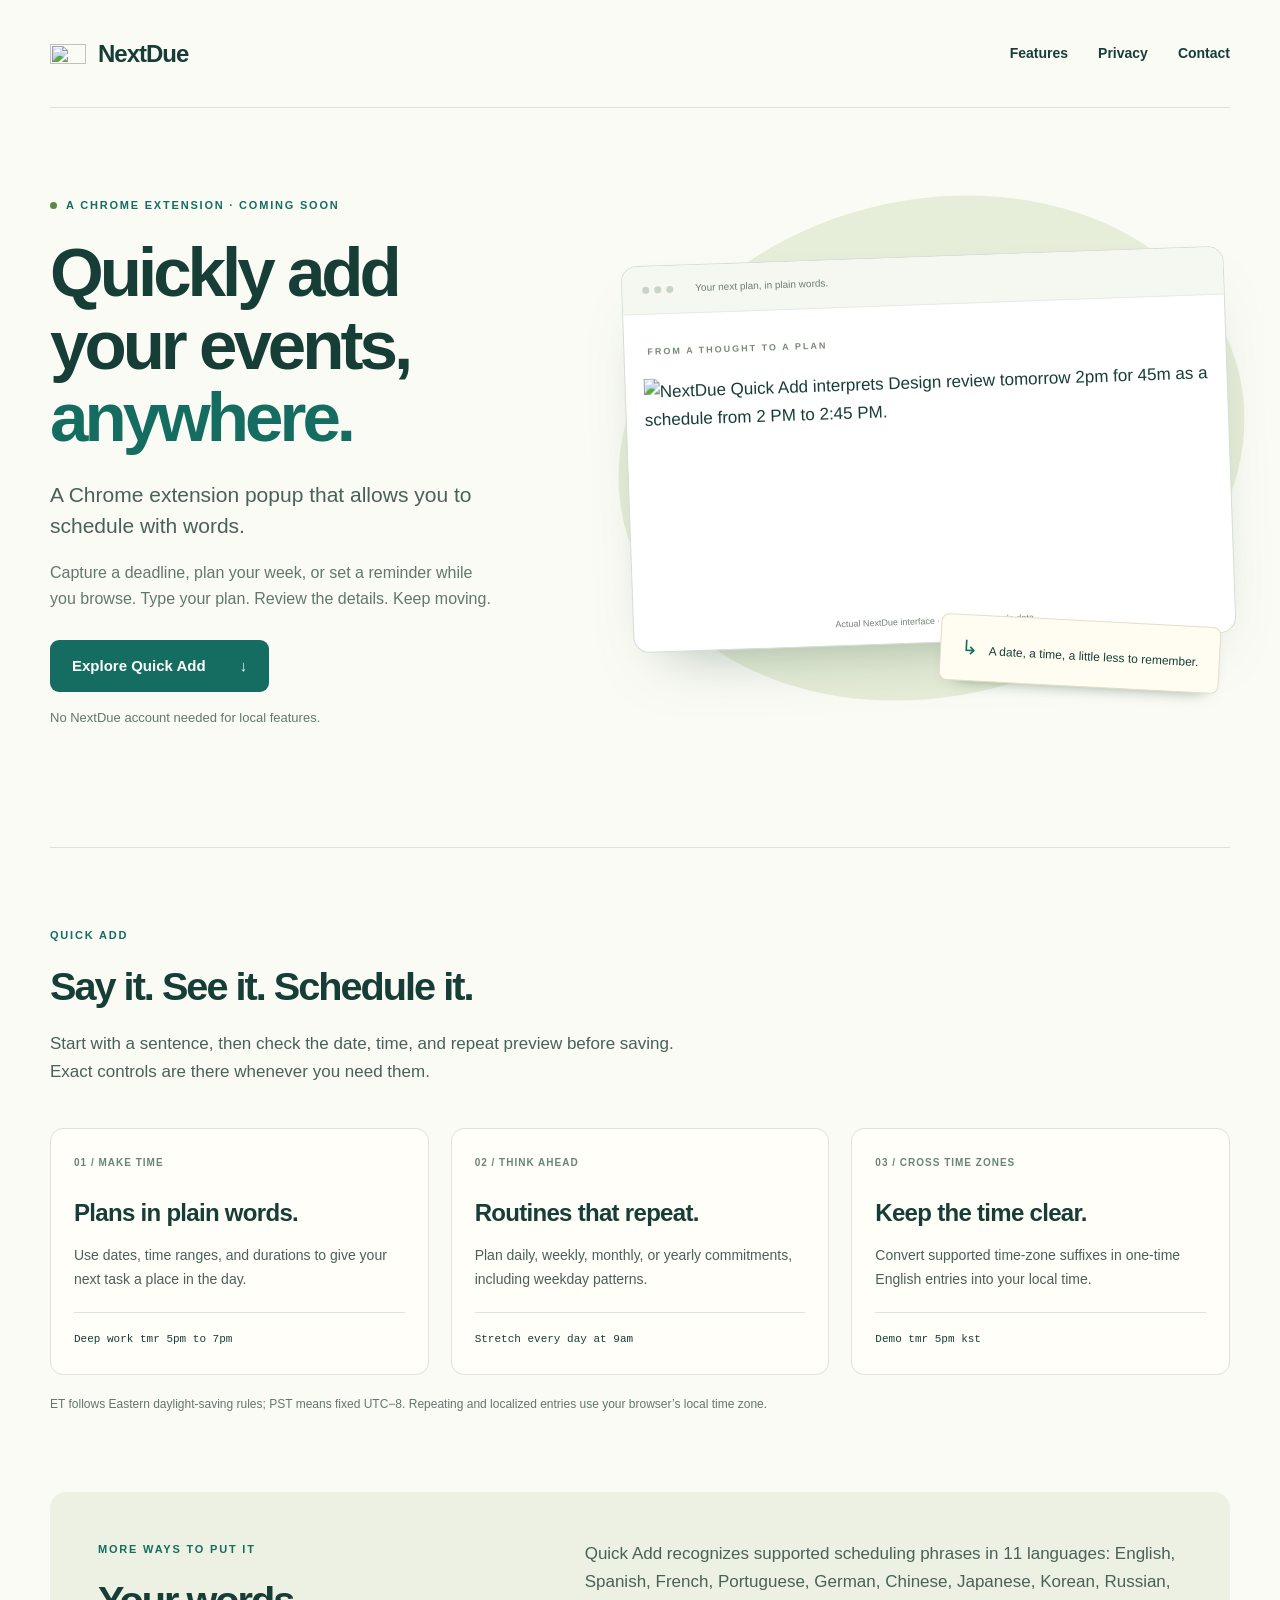
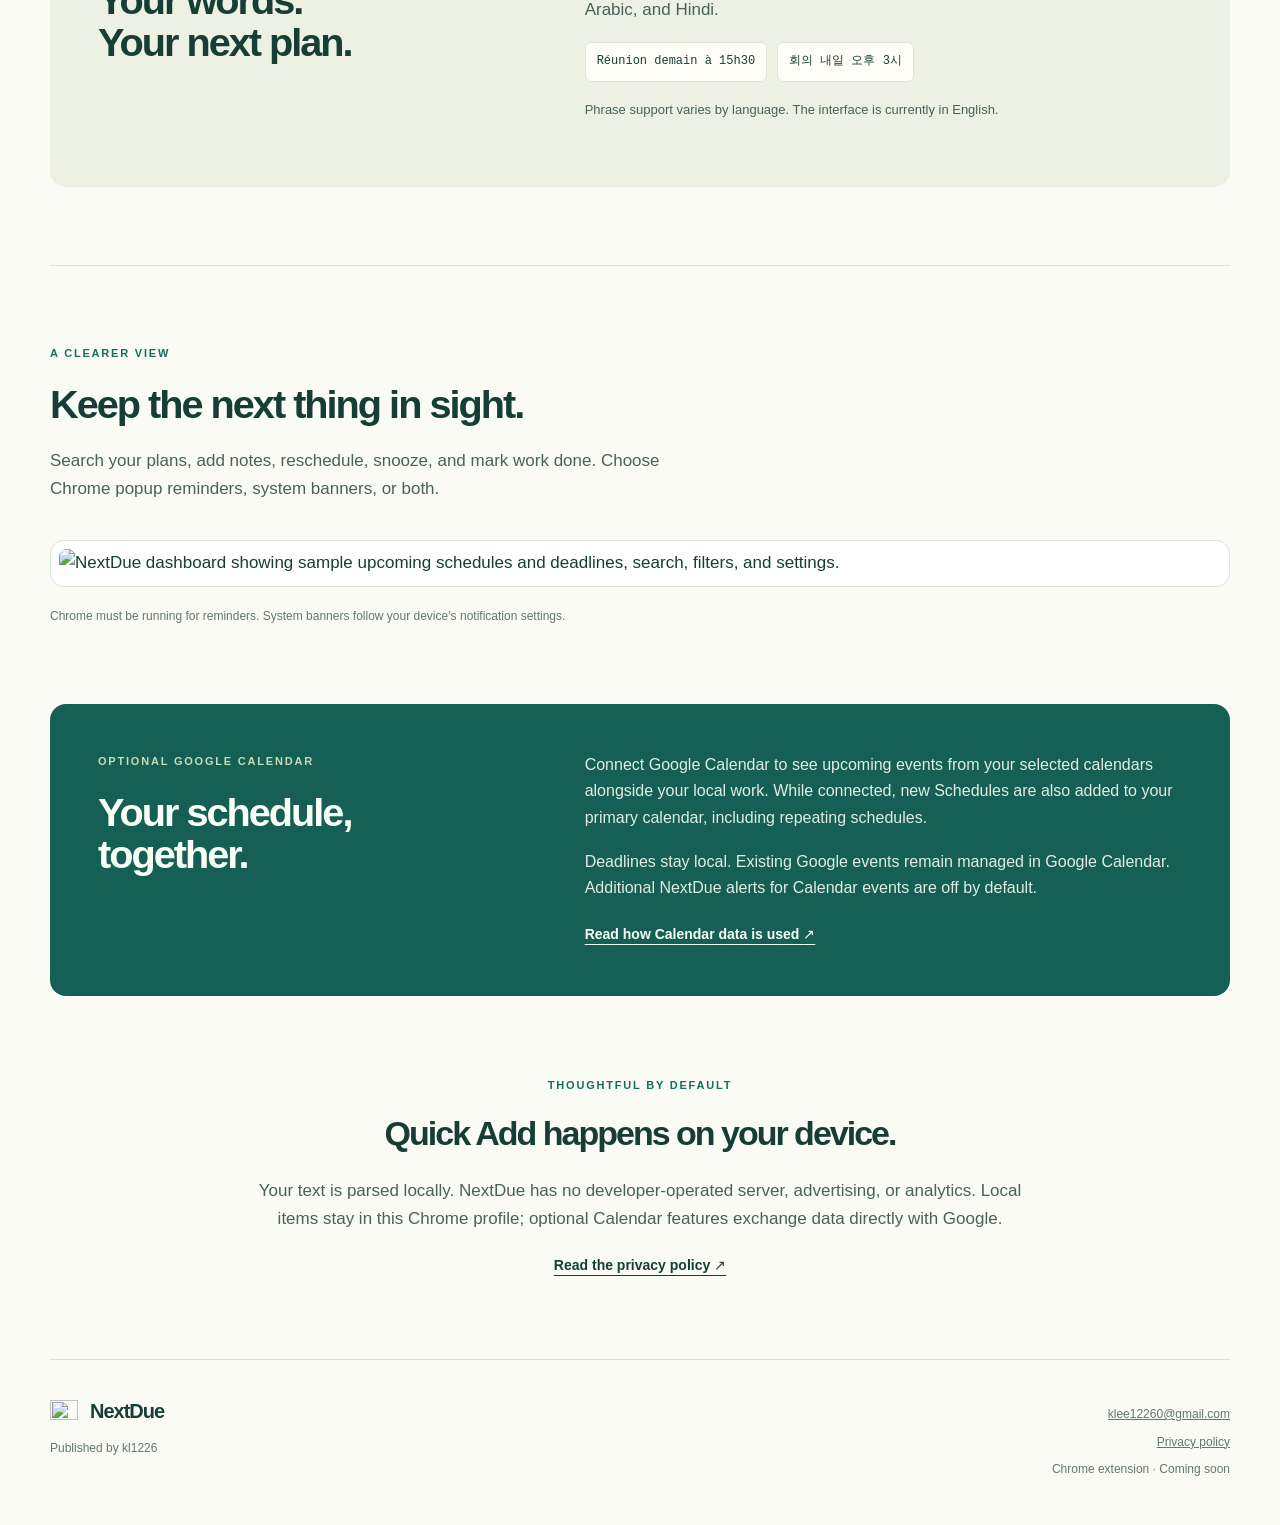
==== index.html @ 0af37ad2 "Add files via upload" ====
<!doctype html>
<html lang="en">
<head>
  <meta charset="utf-8">
  <meta name="viewport" content="width=device-width, initial-scale=1">
  <title>NextDue | Chrome Reminders &amp; Natural-Language Planning</title>
  <meta name="description" content="Add tasks and events in Chrome with natural-language Quick Add. Set reminders, repeat schedules, convert time zones, and connect Google Calendar with NextDue.">
  <meta name="theme-color" content="#145f55">
  <meta property="og:title" content="NextDue — Schedule with words">
  <meta property="og:description" content="Quickly add your events, anywhere. A Chrome extension for Quick Add, reminders, and optional Google Calendar.">
  <meta property="og:type" content="website">
  <meta property="og:url" content="https://kl1226.github.io/">
  <link rel="canonical" href="https://kl1226.github.io/">
  <link rel="icon" href="assets/icon.svg" type="image/svg+xml">
  <link rel="stylesheet" href="styles.css">
  <!-- Add the exact Google Search Console verification meta tag here when issued. -->
</head>
<body>
  <a class="skip" href="#main">Skip to content</a>
  <header class="site-header wrap">
    <a class="brand" href="./" aria-label="NextDue home"><img src="assets/icon.svg" width="36" height="36" alt="">NextDue</a>
    <nav aria-label="Main navigation"><a href="#features">Features</a><a href="privacy.html">Privacy</a><a href="mailto:klee12260@gmail.com">Contact</a></nav>
  </header>
  <main id="main">
    <section class="hero wrap">
      <div class="hero-copy">
        <p class="eyebrow"><span class="status-dot"></span> A CHROME EXTENSION · COMING SOON</p>
        <h1>Quickly add<br>your events,<br><em>anywhere.</em></h1>
        <p class="lead">A Chrome extension popup that allows you to schedule with words.</p>
        <p class="hero-description">Capture a deadline, plan your week, or set a reminder while you browse. Type your plan. Review the details. Keep moving.</p>
        <a class="button" href="#features">Explore Quick Add <span aria-hidden="true">↓</span></a>
        <p class="quiet">No NextDue account needed for local features.</p>
      </div>
      <div class="hero-art">
        <div class="orbit" aria-hidden="true"></div>
        <div class="window">
          <div class="window-bar"><div class="dots" aria-hidden="true"><i></i><i></i><i></i></div><span>Your next plan, in plain words.</span></div>
          <div class="window-content"><p class="small-label">FROM A THOUGHT TO A PLAN</p><img class="composer" src="assets/quick-add.png" width="1144" height="460" alt="NextDue Quick Add interprets Design review tomorrow 2pm for 45m as a schedule from 2 PM to 2:45 PM."><p class="image-note">Actual NextDue interface · illustrative sample data</p></div>
        </div>
        <div class="floating-note"><span aria-hidden="true">↳</span> A date, a time, a little less to remember.</div>
      </div>
    </section>
    <section id="features" class="features wrap">
      <div class="section-intro"><p class="eyebrow">QUICK ADD</p><h2>Say it. See it. Schedule it.</h2><p>Start with a sentence, then check the date, time, and repeat preview before saving. Exact controls are there whenever you need them.</p></div>
      <div class="feature-grid">
        <article><span class="feature-number">01 / MAKE TIME</span><h3>Plans in plain words.</h3><p>Use dates, time ranges, and durations to give your next task a place in the day.</p><code>Deep work tmr 5pm to 7pm</code></article>
        <article><span class="feature-number">02 / THINK AHEAD</span><h3>Routines that repeat.</h3><p>Plan daily, weekly, monthly, or yearly commitments, including weekday patterns.</p><code>Stretch every day at 9am</code></article>
        <article><span class="feature-number">03 / CROSS TIME ZONES</span><h3>Keep the time clear.</h3><p>Convert supported time-zone suffixes in one-time English entries into your local time.</p><code>Demo tmr 5pm kst</code></article>
      </div>
      <p class="feature-note">ET follows Eastern daylight-saving rules; PST means fixed UTC−8. Repeating and localized entries use your browser’s local time zone.</p>
    </section>
    <section class="language-band wrap"><div><p class="eyebrow">MORE WAYS TO PUT IT</p><h2>Your words.<br>Your next plan.</h2></div><div><p>Quick Add recognizes supported scheduling phrases in 11 languages: English, Spanish, French, Portuguese, German, Chinese, Japanese, Korean, Russian, Arabic, and Hindi.</p><div class="phrase-row"><code lang="fr">Réunion demain à 15h30</code><code lang="ko">회의 내일 오후 3시</code></div><p class="quiet">Phrase support varies by language. The interface is currently in English.</p></div></section>
    <section class="dashboard-section wrap"><div class="section-intro"><p class="eyebrow">A CLEARER VIEW</p><h2>Keep the next thing in sight.</h2><p>Search your plans, add notes, reschedule, snooze, and mark work done. Choose Chrome popup reminders, system banners, or both.</p></div><div class="dashboard-frame"><img src="assets/dashboard.png" alt="NextDue dashboard showing sample upcoming schedules and deadlines, search, filters, and settings." loading="lazy"></div><p class="feature-note">Chrome must be running for reminders. System banners follow your device’s notification settings.</p></section>
    <section class="calendar-section wrap"><div><p class="eyebrow">OPTIONAL GOOGLE CALENDAR</p><h2>Your schedule,<br>together.</h2></div><div><p>Connect Google Calendar to see upcoming events from your selected calendars alongside your local work. While connected, new Schedules are also added to your primary calendar, including repeating schedules.</p><p>Deadlines stay local. Existing Google events remain managed in Google Calendar. Additional NextDue alerts for Calendar events are off by default.</p><a class="text-link" href="privacy.html#optional-google-calendar-connection">Read how Calendar data is used <span aria-hidden="true">↗</span></a></div></section>
    <section class="privacy-summary wrap"><p class="eyebrow">THOUGHTFUL BY DEFAULT</p><h2>Quick Add happens on your device.</h2><p>Your text is parsed locally. NextDue has no developer-operated server, advertising, or analytics. Local items stay in this Chrome profile; optional Calendar features exchange data directly with Google.</p><a class="text-link" href="privacy.html">Read the privacy policy <span aria-hidden="true">↗</span></a></section>
  </main>
  <footer class="site-footer wrap"><div><a class="brand" href="./"><img src="assets/icon.svg" width="28" height="28" alt="">NextDue</a><p>Published by kl1226</p></div><div><a href="mailto:klee12260@gmail.com">klee12260@gmail.com</a><a href="privacy.html">Privacy policy</a><span>Chrome extension · Coming soon</span></div></footer>
</body>
</html>
---- styles.css ----
:root{color-scheme:light;--ink:#163e36;--body:#496159;--teal:#146d60;--paper:#fafbf5;--line:#dbe4d8;--muted:#63776e;font-family:Inter,-apple-system,BlinkMacSystemFont,"Segoe UI",sans-serif;font-synthesis:none}*{box-sizing:border-box}html{scroll-behavior:smooth;scroll-padding-top:30px}body{margin:0;background:var(--paper);color:var(--ink);font-size:17px;line-height:1.65}a{color:inherit}button,a{-webkit-tap-highlight-color:transparent}a:focus-visible{outline:3px solid #d0773c;outline-offset:5px}img{max-width:100%;display:block;height:auto}.wrap{width:min(1180px,calc(100% - 64px));margin-inline:auto}.skip{position:absolute;left:12px;top:-100px;background:white;padding:12px;z-index:10}.skip:focus{top:12px}.site-header{height:108px;display:flex;align-items:center;justify-content:space-between;border-bottom:1px solid var(--line)}.brand{display:inline-flex;align-items:center;gap:12px;font-size:24px;font-weight:750;letter-spacing:-1px;text-decoration:none}.site-header nav{display:flex;gap:30px;font-size:14px;font-weight:600}.site-header nav a{text-decoration:none}.site-header nav a:hover,.text-link:hover{text-decoration:underline;text-underline-offset:5px}.hero{display:grid;grid-template-columns:1fr 1.12fr;gap:38px;align-items:center;padding-block:88px 100px}.eyebrow{font-size:11px;letter-spacing:1.8px;font-weight:750;margin:0 0 22px;color:var(--teal);display:flex;align-items:center;gap:9px}.status-dot{width:7px;height:7px;border-radius:50%;background:#588c44;flex:none}h1,h2,h3{line-height:1.05;margin:0;font-weight:650;letter-spacing:-2px}h1{font-size:clamp(48px,5.4vw,76px);letter-spacing:-4px}h1 em{font-style:normal;color:var(--teal)}h2{font-size:clamp(30px,3.1vw,44px)}h3{font-size:24px;letter-spacing:-.7px;line-height:1.2}p{margin:0 0 18px}.lead{font-size:21px;line-height:1.5;max-width:430px;margin-top:25px;color:var(--body)}.hero-description{color:var(--muted);max-width:450px;font-size:16px}.button{display:inline-flex;align-items:center;gap:34px;background:var(--teal);color:white;text-decoration:none;padding:14px 22px;border-radius:9px;font-size:15px;font-weight:650;margin-block:9px 15px}.button:hover{background:#0c544b}.quiet{color:var(--muted);font-size:13px}.hero-art{position:relative;padding-bottom:45px}.orbit{position:absolute;width:105%;height:115%;background:#e6edd8;border-radius:50%;left:-2%;top:-13%;z-index:-1;transform:rotate(-14deg)}.window{background:#fff;border:1px solid #d5ded5;border-radius:16px;box-shadow:0 30px 60px -35px #42644c80;overflow:hidden;transform:rotate(-2deg)}.window-bar{display:flex;align-items:center;gap:22px;border-bottom:1px solid #e7eae5;background:#f5f7f1;padding:15px 20px;font-size:10px;color:#6e7f72}.dots{display:flex;gap:5px}.dots i{width:7px;height:7px;border-radius:50%;background:#c8d5c4}.window-content{padding:30px 18px 13px}.small-label{font-size:9px;letter-spacing:2px;font-weight:700;color:#788979;margin:0 0 20px 5px}.composer{width:100%}.image-note{font-size:9px;color:#748175;text-align:center;margin:17px 0 0}.floating-note{position:absolute;right:10px;bottom:0;padding:16px 20px;background:#fffdf2;border:1px solid #e2dfc6;border-radius:8px;font-size:12px;transform:rotate(3deg);box-shadow:0 9px 18px -15px #45634a}.floating-note span{margin-right:8px;color:var(--teal);font-size:20px}.features,.dashboard-section{padding-block:78px;border-top:1px solid var(--line)}.section-intro{max-width:640px}.section-intro p:last-child{color:var(--body);margin-top:22px}.feature-grid{display:grid;grid-template-columns:repeat(3,minmax(0,1fr));gap:22px;margin-top:42px}.feature-grid article{border:1px solid var(--line);padding:26px 23px;border-radius:13px;background:#fffef9}.feature-number{font-size:10px;letter-spacing:1px;color:#688579;font-weight:700;display:block;margin-bottom:28px}.feature-grid p{font-size:14px;line-height:1.7;color:var(--body);margin:16px 0 20px}.feature-grid code{display:block;border-top:1px solid var(--line);padding-top:17px;font-size:11px;white-space:normal}.feature-note{font-size:12px;line-height:1.7;color:var(--muted);margin:19px 0 0}.language-band{display:grid;grid-template-columns:1fr 1.4fr;gap:60px;padding:48px;background:#edf1e3;border-radius:16px;margin-bottom:78px}.language-band p:not(.eyebrow){color:var(--body)}.phrase-row{display:flex;gap:10px;flex-wrap:wrap;margin-bottom:17px}.phrase-row code{font-size:12px;padding:9px 11px;background:#fffdf7;border:1px solid #dce5d3;border-radius:6px}.dashboard-frame{margin-top:37px;border:1px solid var(--line);padding:8px;background:white;border-radius:14px;overflow:hidden;box-shadow:0 24px 60px -50px #173f30}.dashboard-frame img{border-radius:7px;width:100%}.calendar-section{display:grid;grid-template-columns:1fr 1.4fr;gap:60px;padding:48px;border-radius:16px;background:#165f54;color:#f9fff7;margin-bottom:80px}.calendar-section .eyebrow{color:#c7dbb5}.calendar-section p:not(.eyebrow){font-size:16px;color:#e1eee1}.text-link{font-weight:650;font-size:14px;text-underline-offset:5px}.privacy-summary{max-width:850px;text-align:center;padding:0 40px 80px}.privacy-summary .eyebrow{justify-content:center}.privacy-summary h2{font-size:34px}.privacy-summary p:not(.eyebrow){color:var(--body);margin-top:25px}.site-footer{display:flex;justify-content:space-between;gap:20px;border-top:1px solid var(--line);padding-block:35px 45px}.site-footer .brand{font-size:20px}.site-footer p,.site-footer>div:last-child{font-size:12px;color:var(--muted);margin:10px 0 0}.site-footer>div:last-child{display:flex;align-items:flex-end;flex-direction:column;gap:8px}.policy{max-width:780px;padding-block:65px 80px}.policy h1{font-size:52px;letter-spacing:-2px;margin-bottom:24px}.policy h2{font-size:26px;letter-spacing:-.6px;line-height:1.3;margin:44px 0 18px;scroll-margin-top:30px}.policy p,.policy li{color:var(--body);font-size:16px;line-height:1.8}.policy ul{padding-left:24px}.policy li{padding-left:5px;margin-bottom:12px}.policy a{color:var(--teal);text-underline-offset:3px;overflow-wrap:anywhere}.policy .metadata{border:1px solid var(--line);background:#edf1e3;padding:18px 22px;border-radius:10px;margin-bottom:30px}.policy .metadata p{margin:0}.policy strong{color:var(--ink)}@media(max-width:950px){.hero{grid-template-columns:1fr 1fr;gap:30px}h1{font-size:58px}.feature-grid{gap:12px}.feature-grid article{padding:22px 16px}.feature-grid code{font-size:10px}.language-band,.calendar-section{gap:35px;padding:35px}}@media(max-width:700px){.wrap{width:calc(100% - 36px)}.site-header{height:85px}.brand{font-size:22px}.site-header nav{gap:16px;font-size:12px}.site-header nav a:first-child{display:none}.hero{grid-template-columns:1fr;padding-block:52px 48px;gap:48px}h1{font-size:64px;letter-spacing:-3.8px}.hero-copy{max-width:520px}.hero-art{padding:20px 5px 54px}.orbit{width:95%;height:100%;left:2%;top:0;transform:none}.window-content{padding-top:23px}.window-bar{gap:15px}.floating-note{font-size:11px;right:3px;padding:11px 12px}.features,.dashboard-section{padding-block:48px}.feature-grid{grid-template-columns:1fr;gap:14px;margin-top:30px}.feature-grid article{padding:26px}.feature-number{margin-bottom:20px}.feature-grid code{font-size:12px}.feature-grid p{font-size:15px}.language-band,.calendar-section{grid-template-columns:1fr;gap:22px;padding:28px;margin-bottom:48px}.privacy-summary{padding:0 10px 48px}.privacy-summary h2{font-size:31px}.site-footer{flex-direction:column}.site-footer>div:last-child{align-items:flex-start}.policy{padding-block:42px}.policy h1{font-size:42px}.policy h2{font-size:25px}.policy .metadata{padding:16px}.lead{font-size:20px}.eyebrow{font-size:10px;letter-spacing:1.35px}}@media(prefers-reduced-motion:reduce){html{scroll-behavior:auto}}
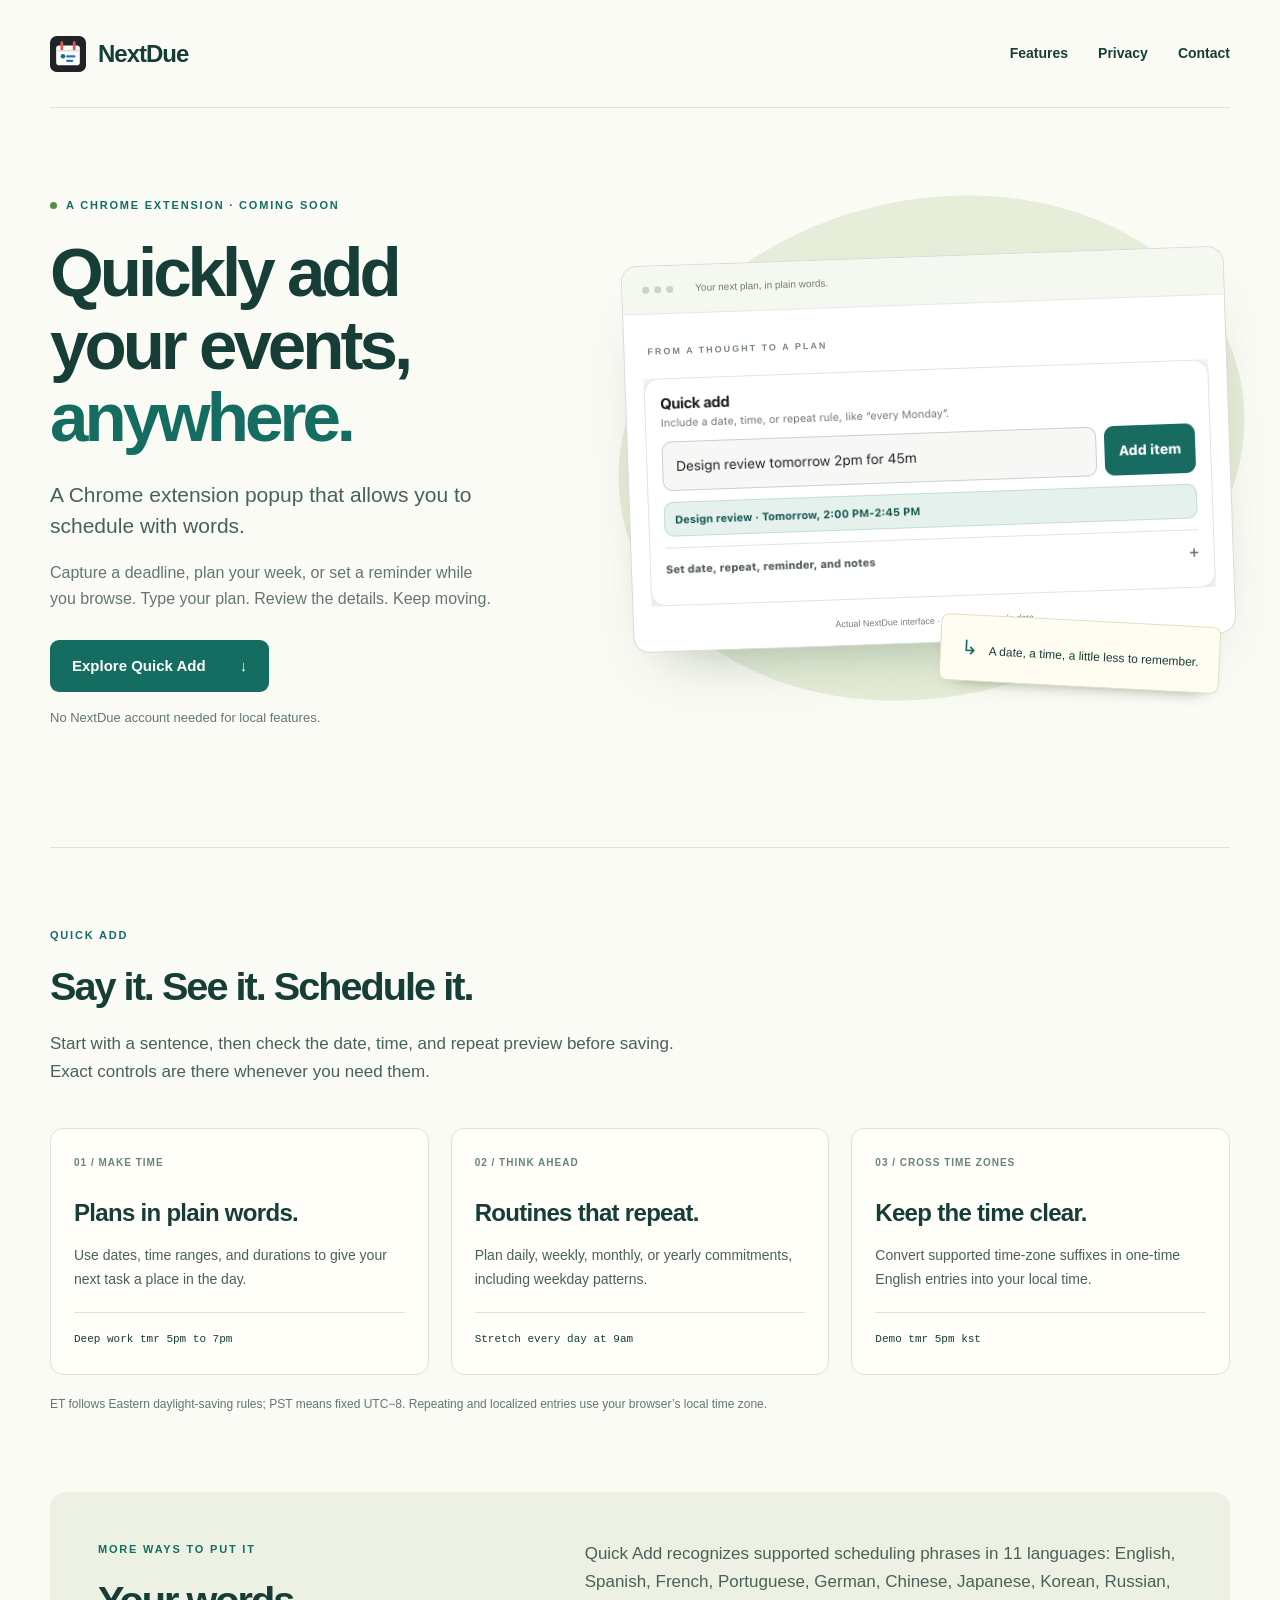
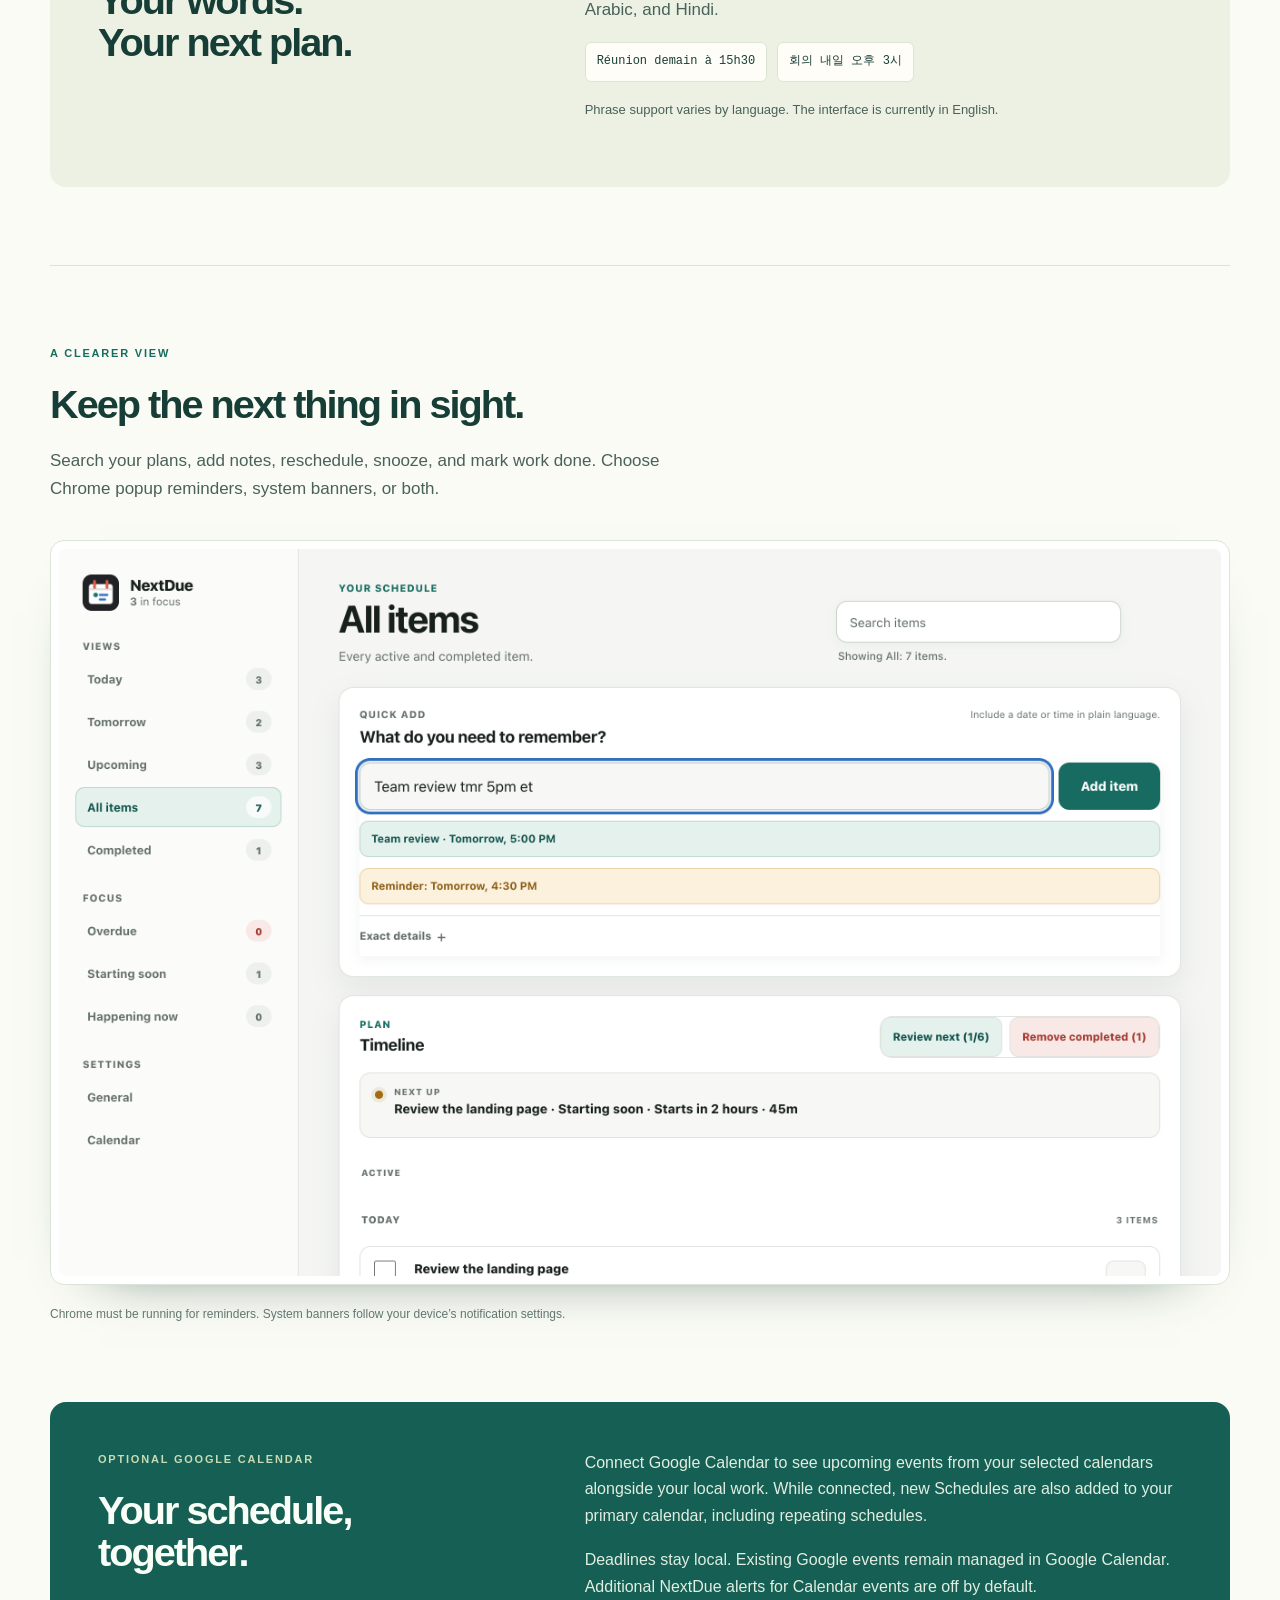
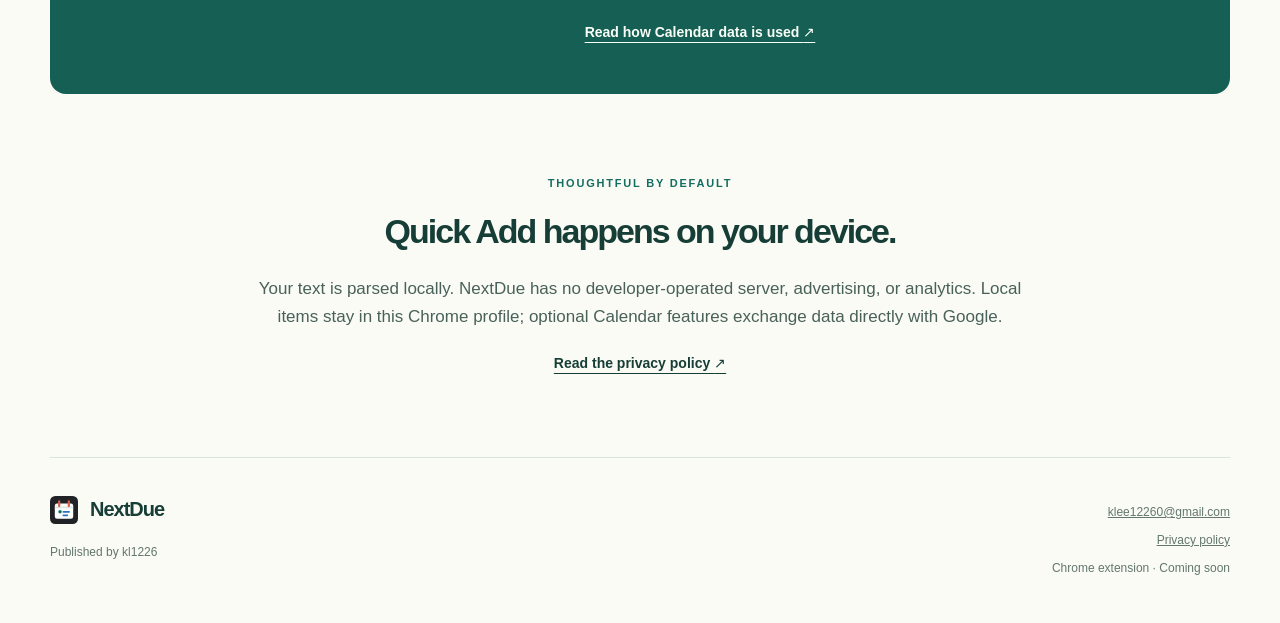
==== commit 0e306f02: "Add Google site ownership verification" ====
--- a/index.html
+++ b/index.html
@@ -13,7 +13,7 @@
   <link rel="canonical" href="https://kl1226.github.io/">
   <link rel="icon" href="assets/icon.svg" type="image/svg+xml">
   <link rel="stylesheet" href="styles.css">
-  <!-- Add the exact Google Search Console verification meta tag here when issued. -->
+  <meta name="google-site-verification" content="eYR1Q7Y7UwgRSadgDikoCNsLIO2pFK4i0t4JXZCnXIk" />
 </head>
 <body>
   <a class="skip" href="#main">Skip to content</a>
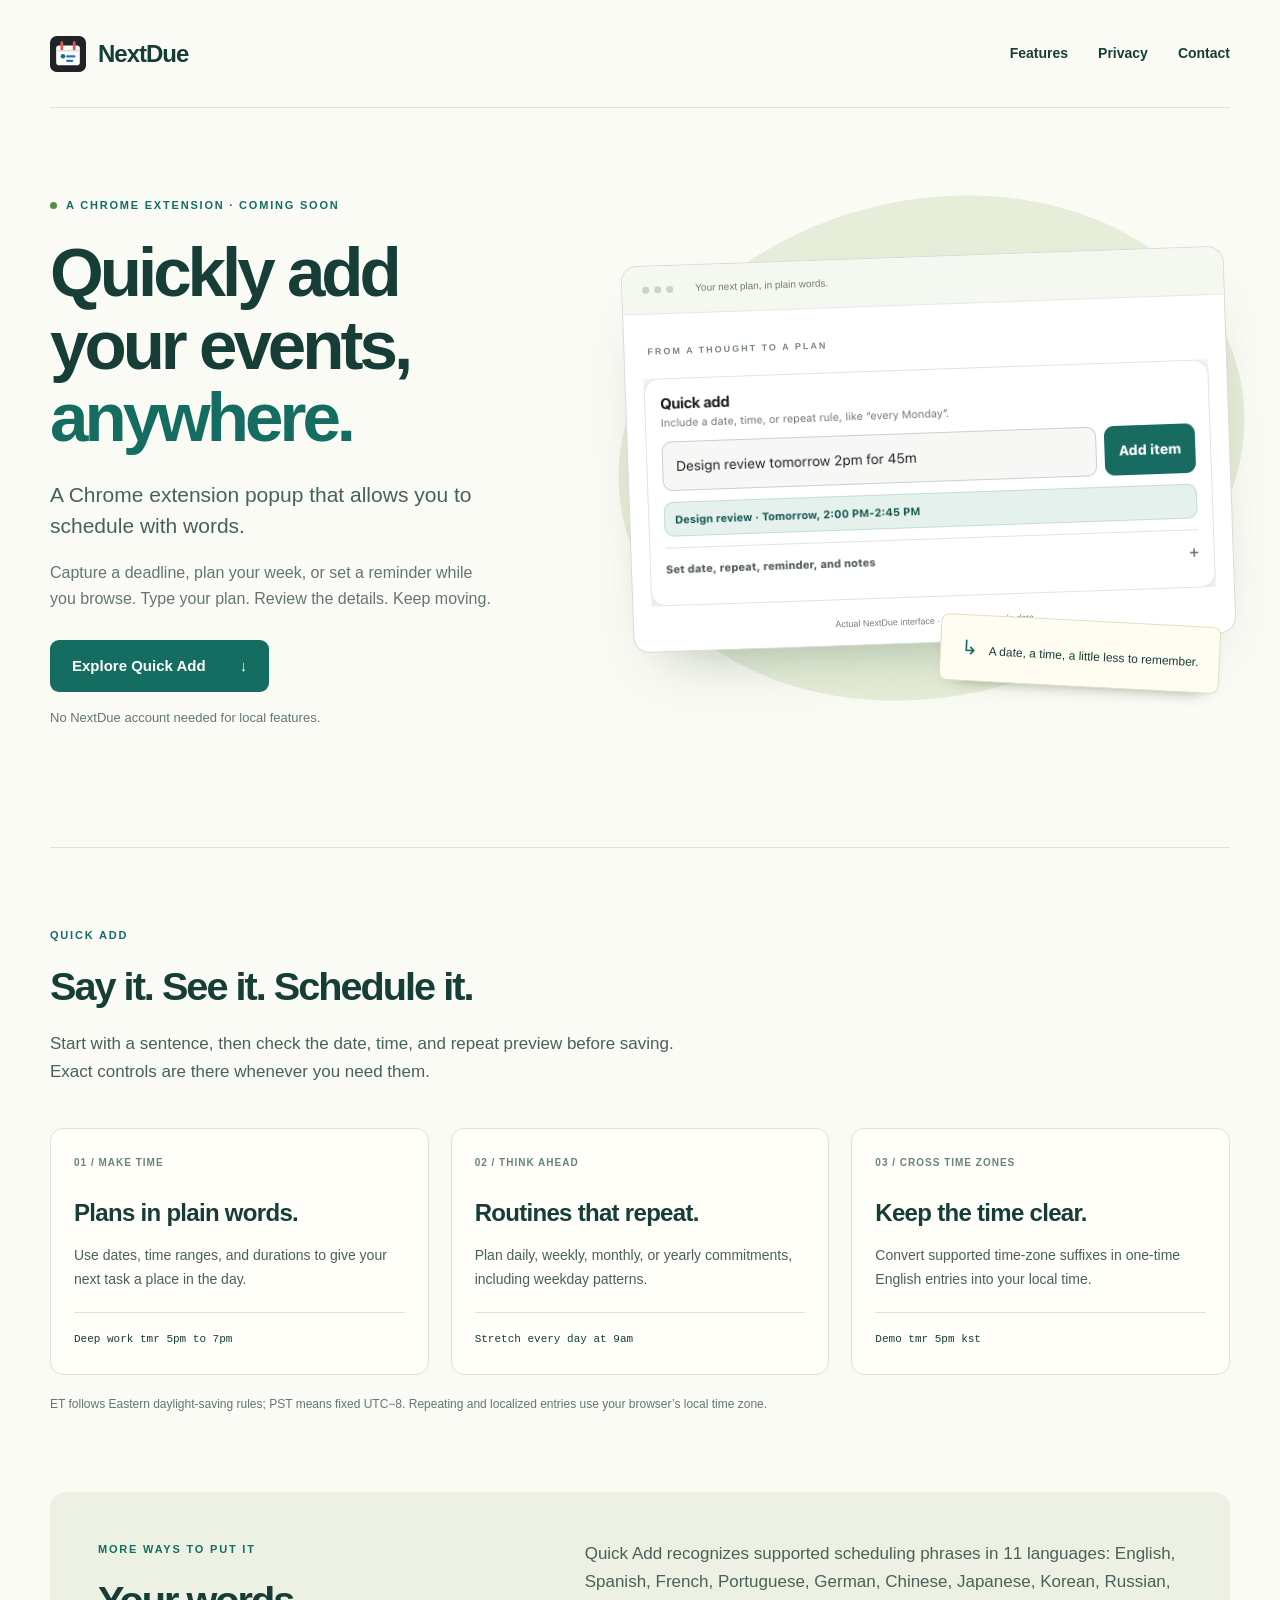
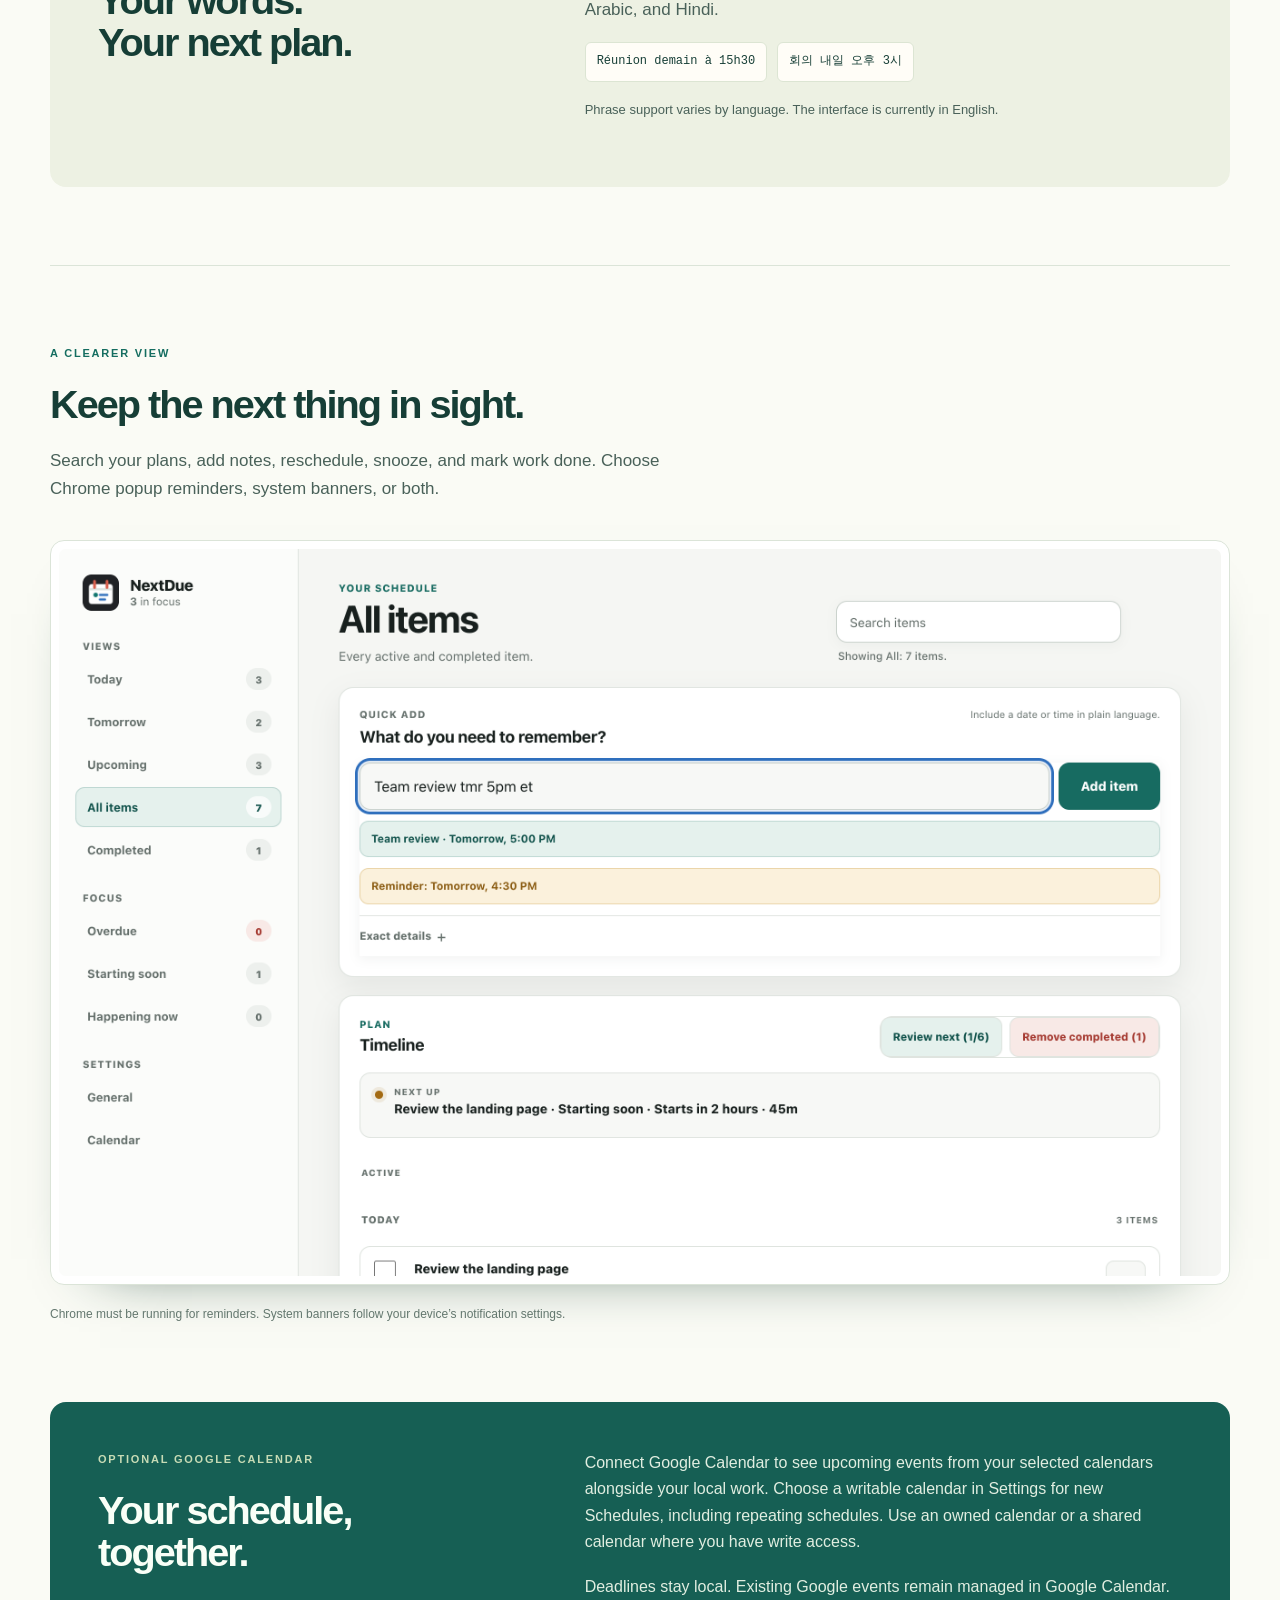
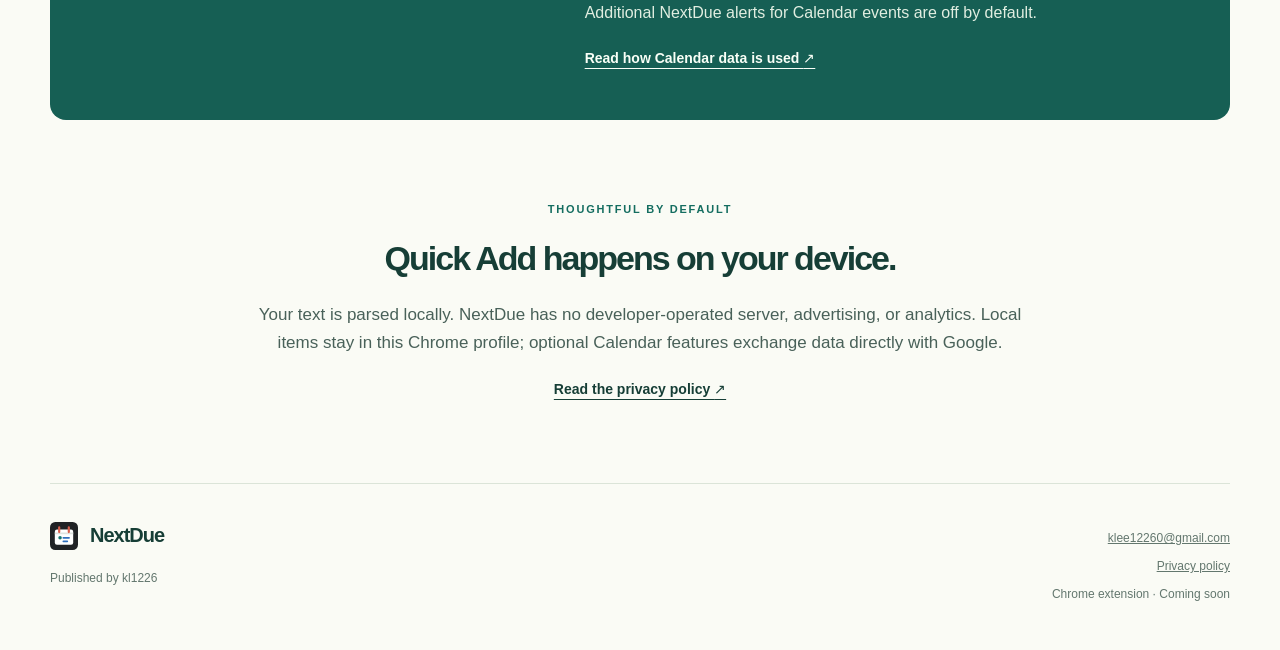
==== commit 8e6786d3: "Describe selecting a writable Calendar destination Update only the Calendar feature paragraph. Prese" ====
--- a/index.html
+++ b/index.html
@@ -13,6 +13,7 @@
   <link rel="canonical" href="https://kl1226.github.io/">
   <link rel="icon" href="assets/icon.svg" type="image/svg+xml">
   <link rel="stylesheet" href="styles.css">
+  <!-- Keep this verification tag to retain Google Search Console ownership. -->
   <meta name="google-site-verification" content="eYR1Q7Y7UwgRSadgDikoCNsLIO2pFK4i0t4JXZCnXIk" />
 </head>
 <body>
@@ -51,7 +52,7 @@
     </section>
     <section class="language-band wrap"><div><p class="eyebrow">MORE WAYS TO PUT IT</p><h2>Your words.<br>Your next plan.</h2></div><div><p>Quick Add recognizes supported scheduling phrases in 11 languages: English, Spanish, French, Portuguese, German, Chinese, Japanese, Korean, Russian, Arabic, and Hindi.</p><div class="phrase-row"><code lang="fr">Réunion demain à 15h30</code><code lang="ko">회의 내일 오후 3시</code></div><p class="quiet">Phrase support varies by language. The interface is currently in English.</p></div></section>
     <section class="dashboard-section wrap"><div class="section-intro"><p class="eyebrow">A CLEARER VIEW</p><h2>Keep the next thing in sight.</h2><p>Search your plans, add notes, reschedule, snooze, and mark work done. Choose Chrome popup reminders, system banners, or both.</p></div><div class="dashboard-frame"><img src="assets/dashboard.png" alt="NextDue dashboard showing sample upcoming schedules and deadlines, search, filters, and settings." loading="lazy"></div><p class="feature-note">Chrome must be running for reminders. System banners follow your device’s notification settings.</p></section>
-    <section class="calendar-section wrap"><div><p class="eyebrow">OPTIONAL GOOGLE CALENDAR</p><h2>Your schedule,<br>together.</h2></div><div><p>Connect Google Calendar to see upcoming events from your selected calendars alongside your local work. While connected, new Schedules are also added to your primary calendar, including repeating schedules.</p><p>Deadlines stay local. Existing Google events remain managed in Google Calendar. Additional NextDue alerts for Calendar events are off by default.</p><a class="text-link" href="privacy.html#optional-google-calendar-connection">Read how Calendar data is used <span aria-hidden="true">↗</span></a></div></section>
+    <section class="calendar-section wrap"><div><p class="eyebrow">OPTIONAL GOOGLE CALENDAR</p><h2>Your schedule,<br>together.</h2></div><div><p>Connect Google Calendar to see upcoming events from your selected calendars alongside your local work. Choose a writable calendar in Settings for new Schedules, including repeating schedules. Use an owned calendar or a shared calendar where you have write access.</p><p>Deadlines stay local. Existing Google events remain managed in Google Calendar. Additional NextDue alerts for Calendar events are off by default.</p><a class="text-link" href="privacy.html#optional-google-calendar-connection">Read how Calendar data is used <span aria-hidden="true">↗</span></a></div></section>
     <section class="privacy-summary wrap"><p class="eyebrow">THOUGHTFUL BY DEFAULT</p><h2>Quick Add happens on your device.</h2><p>Your text is parsed locally. NextDue has no developer-operated server, advertising, or analytics. Local items stay in this Chrome profile; optional Calendar features exchange data directly with Google.</p><a class="text-link" href="privacy.html">Read the privacy policy <span aria-hidden="true">↗</span></a></section>
   </main>
   <footer class="site-footer wrap"><div><a class="brand" href="./"><img src="assets/icon.svg" width="28" height="28" alt="">NextDue</a><p>Published by kl1226</p></div><div><a href="mailto:klee12260@gmail.com">klee12260@gmail.com</a><a href="privacy.html">Privacy policy</a><span>Chrome extension · Coming soon</span></div></footer>
